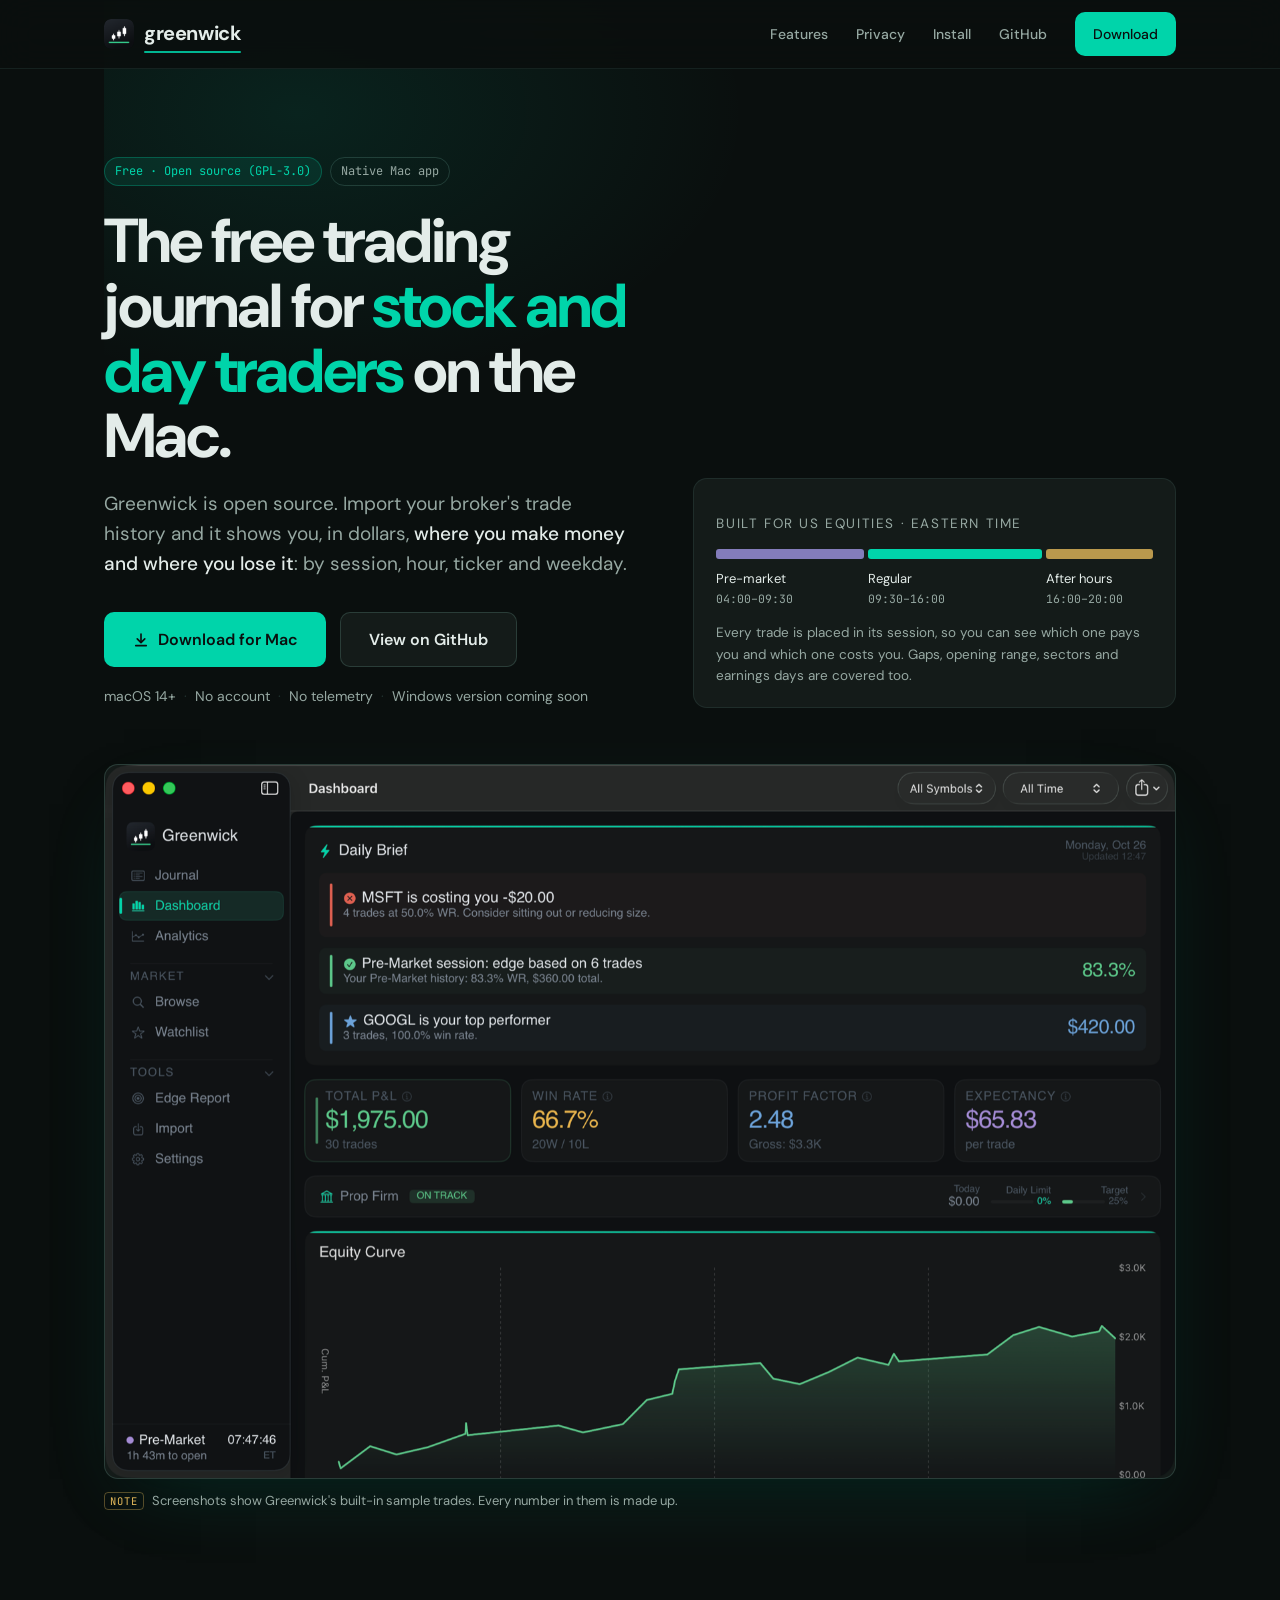
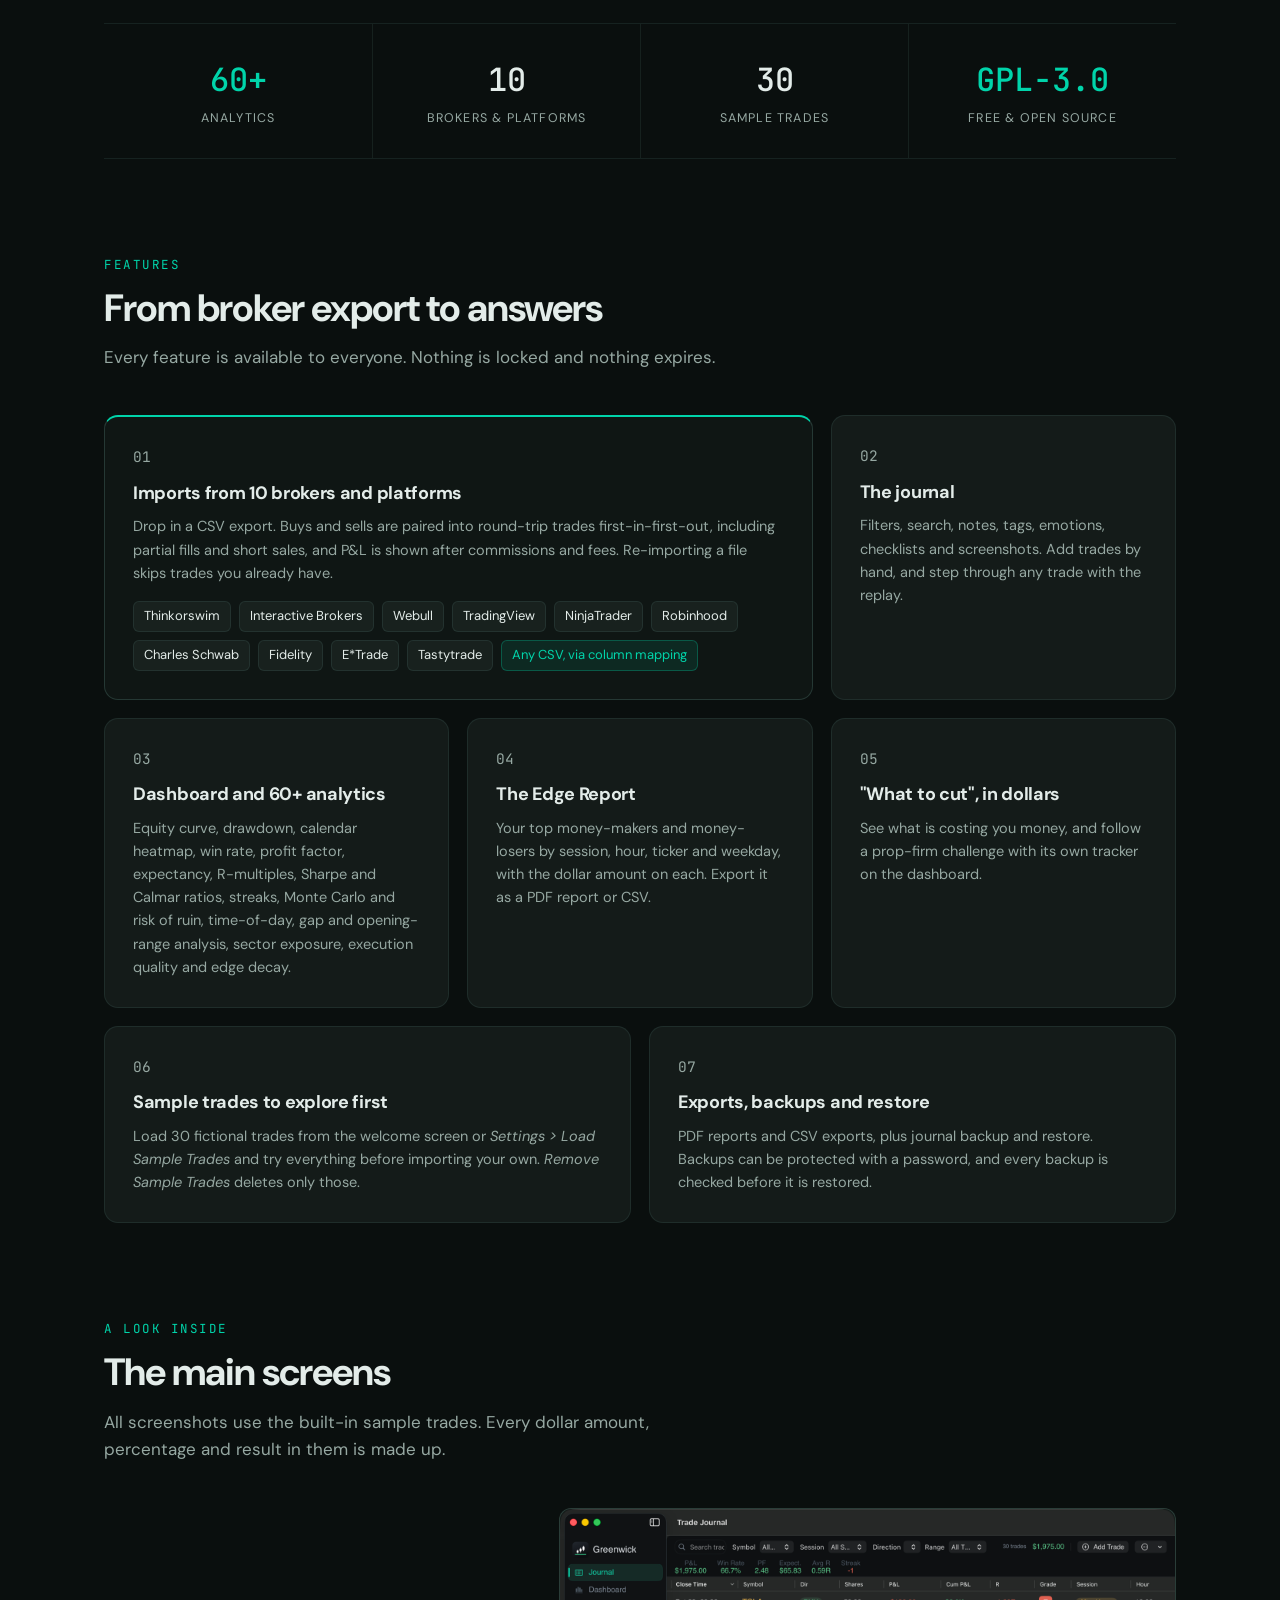
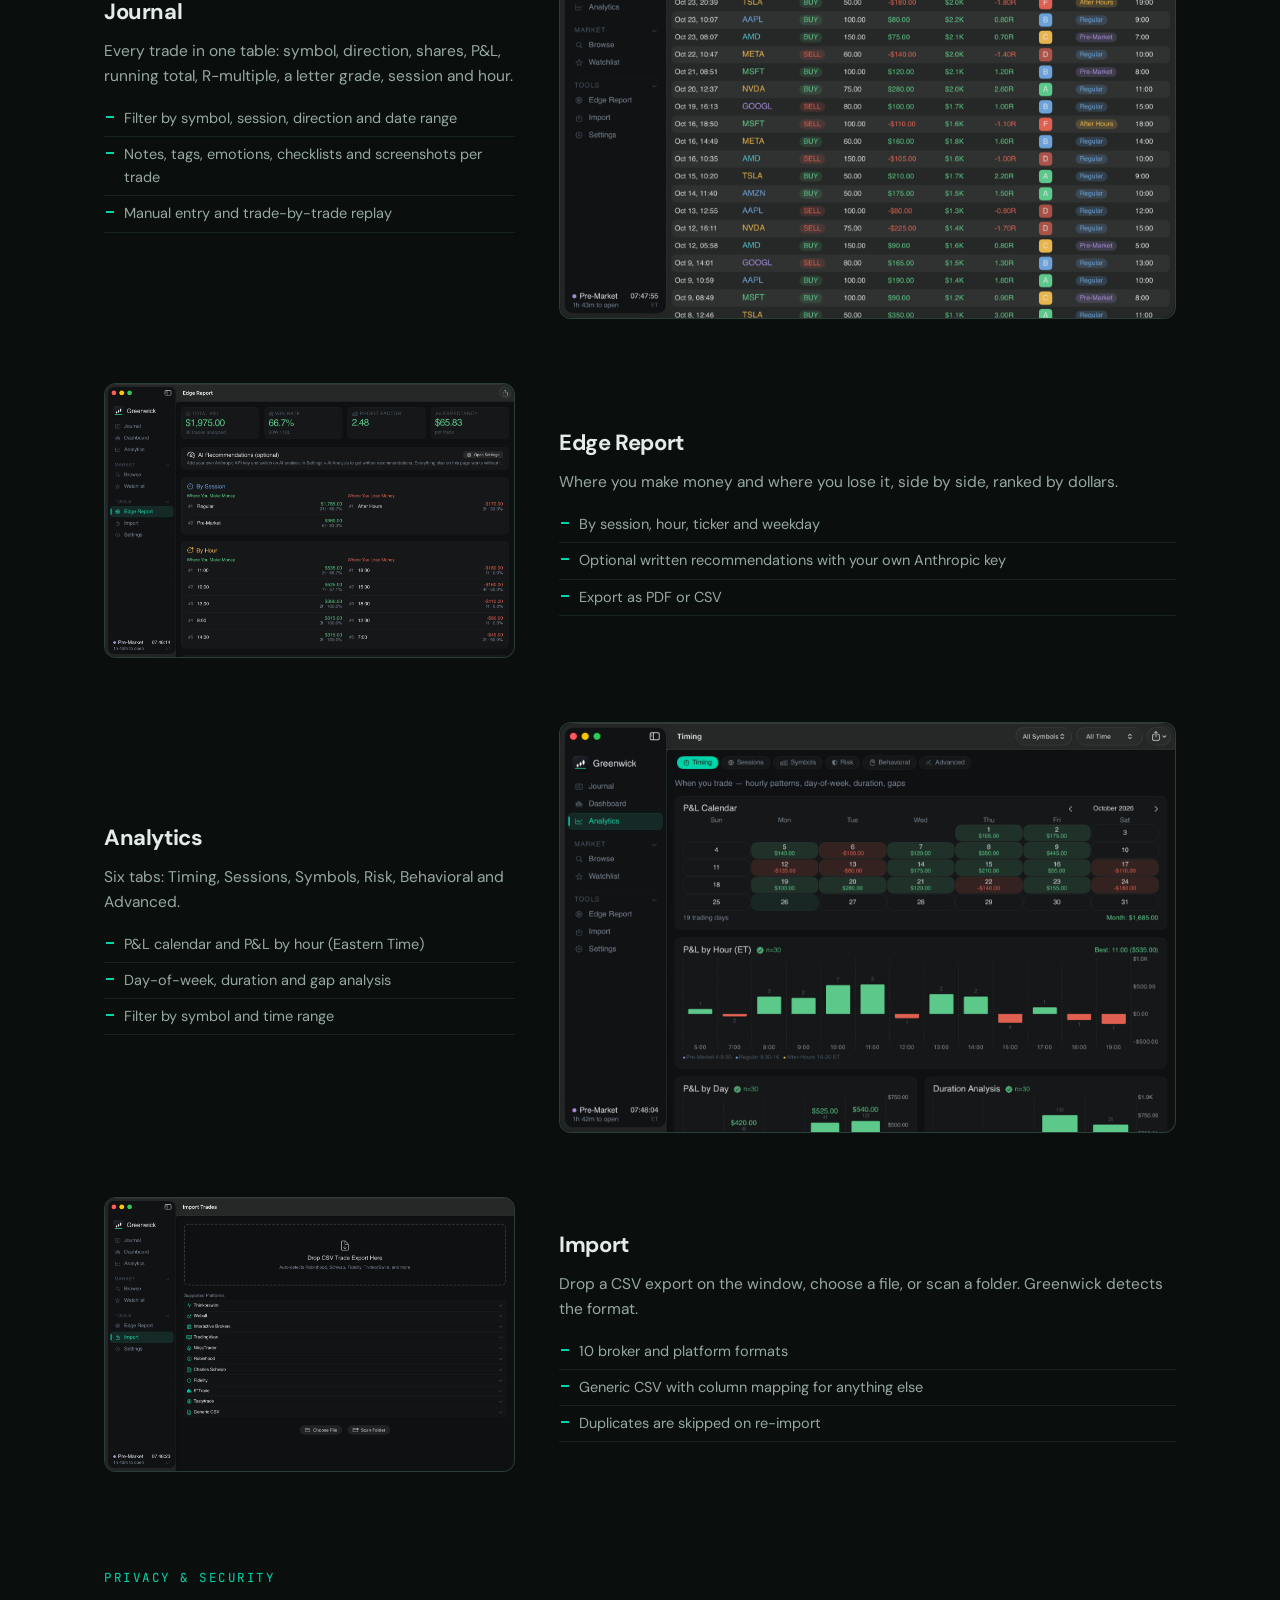
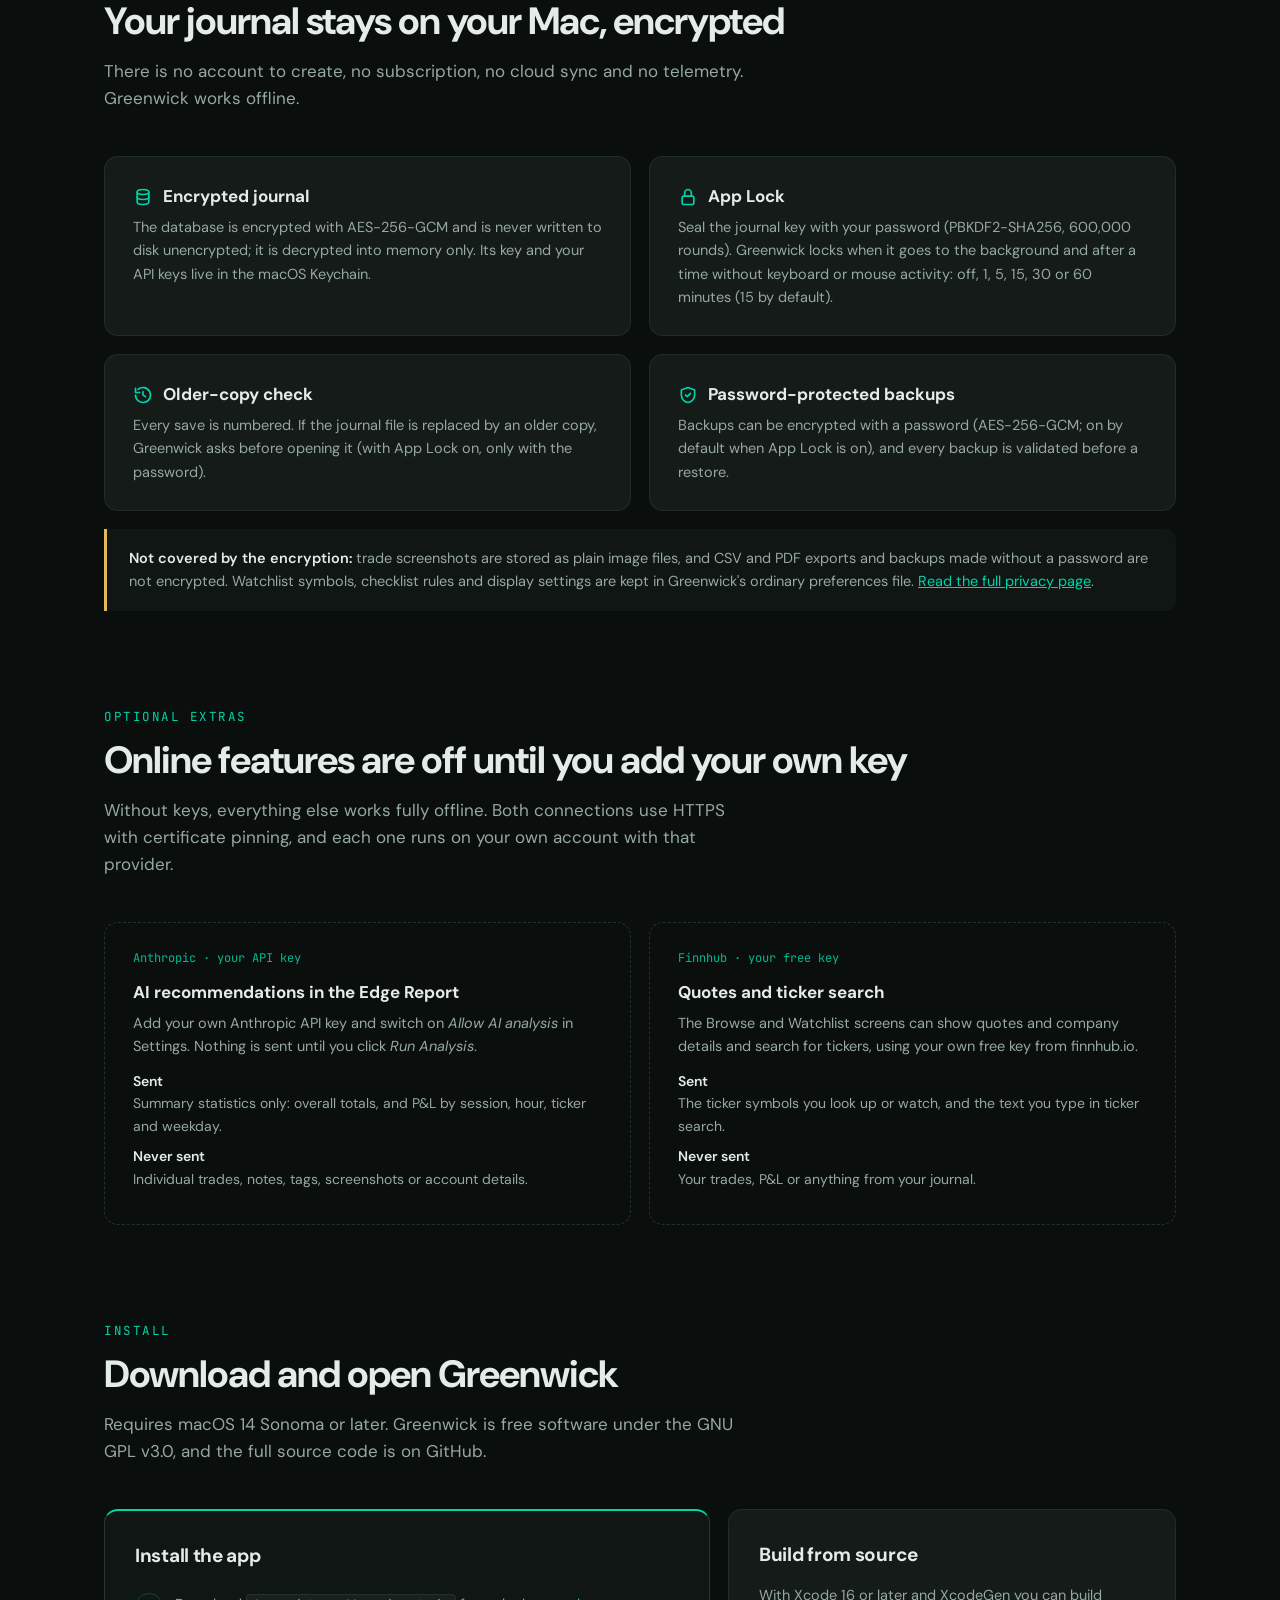
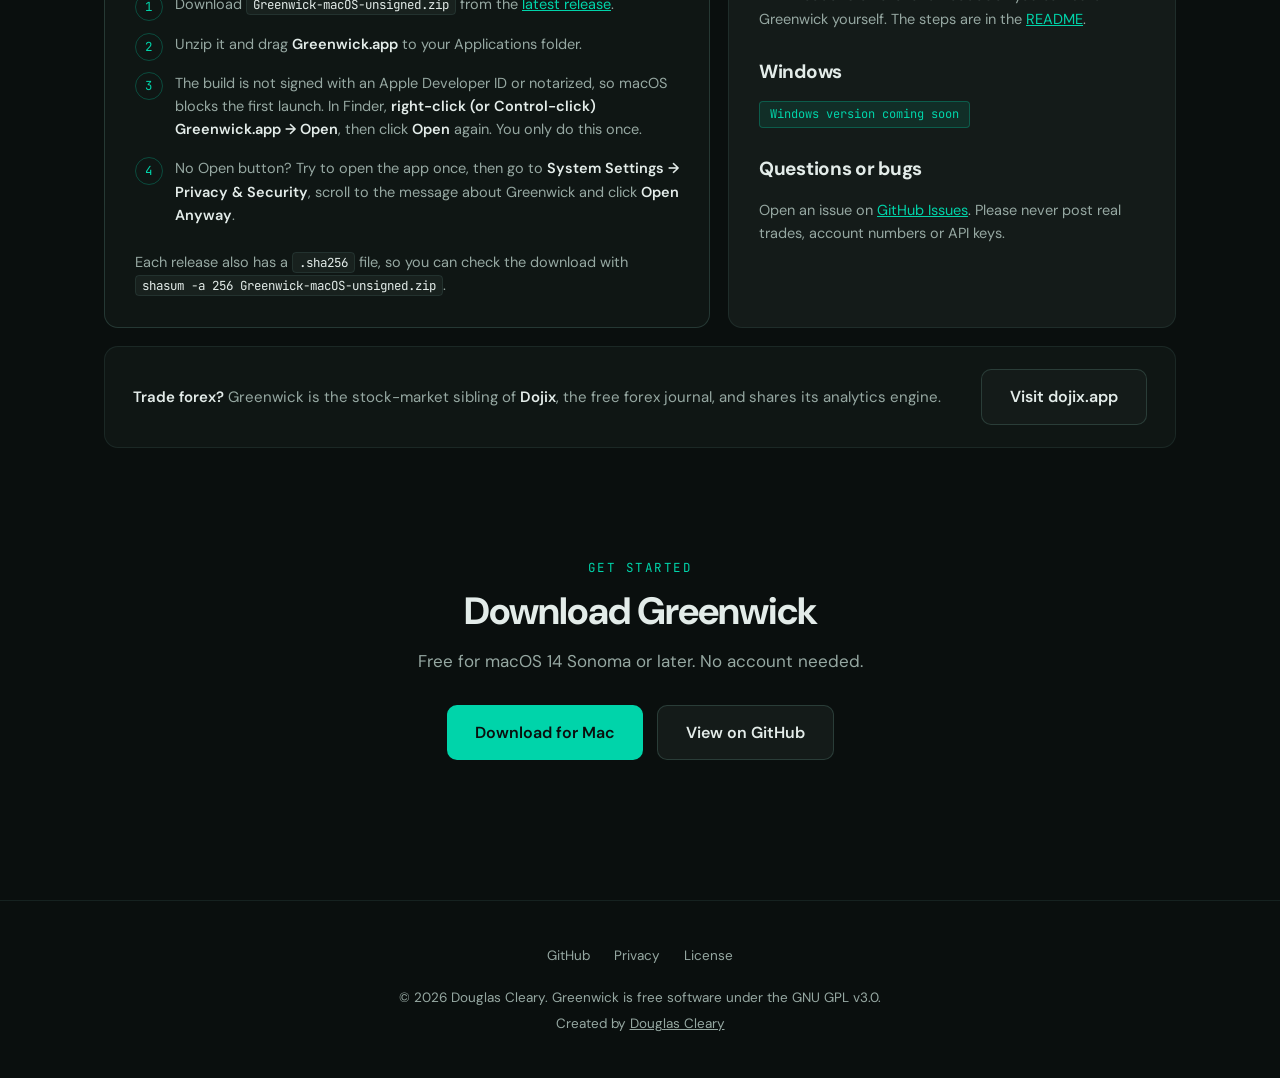
==== index.html @ fd80b035 "Website for greenwick Co-Authored-By: Claude Opus 5.5 <noreply@anthropic.com>" ====
<!DOCTYPE html>
<html lang="en">
<head>
    <meta charset="UTF-8">
    <meta name="viewport" content="width=device-width, initial-scale=1.0">
    <title>Greenwick: Free Stock &amp; Day Trading Journal for Mac (Open Source)</title>
    <meta name="description" content="Greenwick is a free, open-source stock and day trading journal for Mac. Import trades from 10 brokers and see 60+ analytics and an Edge Report in dollars. Encrypted, local, no account.">
    <meta name="theme-color" content="#0a0f0e">
    <link rel="canonical" href="https://djctwo.github.io/greenwick/">
    <link rel="icon" type="image/svg+xml" href="images/favicon.svg">
    <link rel="icon" type="image/png" sizes="32x32" href="images/favicon-32x32.png">
    <link rel="icon" type="image/png" sizes="16x16" href="images/favicon-16x16.png">
    <link rel="apple-touch-icon" sizes="180x180" href="images/apple-touch-icon.png">
    <meta property="og:type" content="website">
    <meta property="og:site_name" content="Greenwick">
    <meta property="og:url" content="https://djctwo.github.io/greenwick/">
    <meta property="og:title" content="Greenwick: free, open-source trading journal for stock and day traders on Mac">
    <meta property="og:description" content="Import your broker's trade history and see, in dollars, where you make money and where you lose it. Encrypted, stays on your Mac, no account.">
    <meta property="og:image" content="https://djctwo.github.io/greenwick/images/og-image.png">
    <meta property="og:image:width" content="1200">
    <meta property="og:image:height" content="630">
    <meta property="og:image:alt" content="Greenwick dashboard showing a daily brief, metric cards and an equity curve for fictional sample trades">
    <meta name="twitter:card" content="summary_large_image">
    <meta name="twitter:title" content="Greenwick: free stock trading journal for Mac">
    <meta name="twitter:description" content="Free and open source (GPL-3.0). See, in dollars, where you make and lose money by session, hour, ticker and weekday.">
    <meta name="twitter:image" content="https://djctwo.github.io/greenwick/images/og-image.png">
    <meta name="twitter:image:alt" content="Greenwick dashboard with fictional sample trades">
    <link rel="preconnect" href="https://fonts.googleapis.com">
    <link rel="preconnect" href="https://fonts.gstatic.com" crossorigin>
    <link href="https://fonts.googleapis.com/css2?family=DM+Sans:ital,opsz,wght@0,9..40,400;0,9..40,500;0,9..40,600;0,9..40,700&family=JetBrains+Mono:wght@400;500&display=swap" rel="stylesheet">
    <link rel="stylesheet" href="assets/site.css">
    <script type="application/ld+json">
    {
        "@context": "https://schema.org",
        "@type": "SoftwareApplication",
        "name": "Greenwick",
        "url": "https://djctwo.github.io/greenwick/",
        "description": "A free, open-source trading journal for stock and day traders on the Mac. Imports from 10 brokers, more than 60 analytics and an Edge Report that ranks sessions, hours, tickers and weekdays in dollars. The journal is encrypted and stays on your Mac.",
        "applicationCategory": "FinanceApplication",
        "operatingSystem": "macOS",
        "softwareRequirements": "macOS 14 Sonoma or later",
        "isAccessibleForFree": true,
        "license": "https://www.gnu.org/licenses/gpl-3.0.html",
        "downloadUrl": "https://github.com/djctwo/greenwick/releases/latest",
        "codeRepository": "https://github.com/djctwo/greenwick",
        "image": "https://djctwo.github.io/greenwick/images/dashboard.png",
        "screenshot": "https://djctwo.github.io/greenwick/images/dashboard.png",
        "author": { "@type": "Person", "name": "Douglas Cleary", "url": "https://github.com/djctwo" },
        "offers": { "@type": "Offer", "price": "0", "priceCurrency": "USD" },
        "featureList": "Imports from Thinkorswim, Interactive Brokers, Webull, TradingView, NinjaTrader, Robinhood, Charles Schwab, Fidelity, E*Trade, Tastytrade and any CSV; trade journal with notes, tags, emotions, checklists, screenshots and replay; more than 60 analytics; Edge Report by session, hour, ticker and weekday; pre-market, regular and after-hours sessions; PDF and CSV exports; AES-256-GCM encrypted local journal; App Lock; password-protected backups; optional AI recommendations with your own API key"
    }
    </script>
</head>
<body>
    <a href="#main" class="skip-link">Skip to content</a>
    <header class="site-nav">
        <div class="container">
            <a href="./" class="logo" aria-label="Greenwick home"><img src="images/apple-touch-icon.png" alt="" width="30" height="30"><span class="word">greenwick</span></a>
            <button class="menu-btn" type="button" aria-label="Menu" aria-expanded="false" aria-controls="nav-links">
                <svg viewBox="0 0 24 24" fill="none" stroke="currentColor" stroke-width="2" stroke-linecap="round" aria-hidden="true"><line x1="4" y1="7" x2="20" y2="7"/><line x1="4" y1="12" x2="20" y2="12"/><line x1="4" y1="17" x2="20" y2="17"/></svg>
            </button>
            <nav class="nav-links" id="nav-links" aria-label="Main">
                <a href="#features">Features</a>
                <a href="#privacy">Privacy</a>
                <a href="#install">Install</a>
                <a href="https://github.com/djctwo/greenwick">GitHub</a>
                <a href="https://github.com/djctwo/greenwick/releases/latest" class="btn btn-primary">Download</a>
            </nav>
        </div>
    </header>

    <main id="main">
        <div class="container">
            <section class="hero" aria-labelledby="hero-title">
                <div class="hero-grid">
                    <div>
                        <div class="eyebrow">
                            <span class="chip">Free &middot; Open source (GPL-3.0)</span>
                            <span class="chip plain">Native Mac app</span>
                        </div>
                        <h1 id="hero-title">The free trading journal for <em>stock and day traders</em> on the Mac.</h1>
                        <p class="lede">Greenwick is open source. Import your broker's trade history and it shows you, in dollars, <strong>where you make money and where you lose it</strong>: by session, hour, ticker and weekday.</p>
                        <div class="cta-group">
                            <a href="https://github.com/djctwo/greenwick/releases/latest" class="btn btn-primary">
                                <svg viewBox="0 0 24 24" fill="none" stroke="currentColor" stroke-width="2.2" stroke-linecap="round" stroke-linejoin="round" aria-hidden="true"><path d="M12 4v11"/><path d="M7 10.5 12 15.5l5-5"/><path d="M5 19.5h14"/></svg>
                                Download for Mac
                            </a>
                            <a href="https://github.com/djctwo/greenwick" class="btn btn-secondary">View on GitHub</a>
                        </div>
                        <p class="hero-facts"><span>macOS 14+</span><span>No account</span><span>No telemetry</span><span>Windows version coming soon</span></p>
                    </div>
                    <aside class="sessions" aria-labelledby="sessions-title">
                        <p class="sessions-title" id="sessions-title">Built for US equities &middot; Eastern Time</p>
                        <div class="ribbon" aria-hidden="true"><div class="pre"></div><div class="reg"></div><div class="post"></div></div>
                        <div class="ribbon-labels">
                            <div>Pre-market<small>04:00&ndash;09:30</small></div>
                            <div>Regular<small>09:30&ndash;16:00</small></div>
                            <div>After hours<small>16:00&ndash;20:00</small></div>
                        </div>
                        <p>Every trade is placed in its session, so you can see which one pays you and which one costs you. Gaps, opening range, sectors and earnings days are covered too.</p>
                    </aside>
                </div>

                <figure class="shot-main">
                    <div class="frame">
                        <a href="images/dashboard.png" data-zoom aria-label="Enlarge dashboard screenshot">
                            <img src="images/dashboard.png" alt="Greenwick dashboard: a daily brief with three signals, cards for total P&amp;L, win rate, profit factor and expectancy, a prop-firm tracker and an equity curve" width="1600" height="1066" fetchpriority="high">
                        </a>
                    </div>
                    <figcaption class="made-up">Screenshots show Greenwick's built-in sample trades. Every number in them is made up.</figcaption>
                </figure>
            </section>

            <div class="stats" role="list">
                <div class="stat" role="listitem"><div class="stat-value teal">60+</div><div class="stat-label">Analytics</div></div>
                <div class="stat" role="listitem"><div class="stat-value">10</div><div class="stat-label">Brokers &amp; platforms</div></div>
                <div class="stat" role="listitem"><div class="stat-value">30</div><div class="stat-label">Sample trades</div></div>
                <div class="stat" role="listitem"><div class="stat-value teal">GPL-3.0</div><div class="stat-label">Free &amp; open source</div></div>
            </div>

            <section class="section" id="features" aria-labelledby="features-title">
                <p class="section-label">Features</p>
                <h2 id="features-title">From broker export to answers</h2>
                <p class="section-desc">Every feature is available to everyone. Nothing is locked and nothing expires.</p>

                <div class="features">
                    <article class="card lead">
                        <p class="card-num">01</p>
                        <h3>Imports from 10 brokers and platforms</h3>
                        <p>Drop in a CSV export. Buys and sells are paired into round-trip trades first-in-first-out, including partial fills and short sales, and P&amp;L is shown after commissions and fees. Re-importing a file skips trades you already have.</p>
                        <ul class="brokers" aria-label="Supported import formats">
                            <li>Thinkorswim</li><li>Interactive Brokers</li><li>Webull</li><li>TradingView</li><li>NinjaTrader</li><li>Robinhood</li><li>Charles Schwab</li><li>Fidelity</li><li>E*Trade</li><li>Tastytrade</li><li class="any">Any CSV, via column mapping</li>
                        </ul>
                    </article>
                    <article class="card">
                        <p class="card-num">02</p>
                        <h3>The journal</h3>
                        <p>Filters, search, notes, tags, emotions, checklists and screenshots. Add trades by hand, and step through any trade with the replay.</p>
                    </article>
                    <article class="card">
                        <p class="card-num">03</p>
                        <h3>Dashboard and 60+ analytics</h3>
                        <p>Equity curve, drawdown, calendar heatmap, win rate, profit factor, expectancy, R-multiples, Sharpe and Calmar ratios, streaks, Monte Carlo and risk of ruin, time-of-day, gap and opening-range analysis, sector exposure, execution quality and edge decay.</p>
                    </article>
                    <article class="card">
                        <p class="card-num">04</p>
                        <h3>The Edge Report</h3>
                        <p>Your top money-makers and money-losers by session, hour, ticker and weekday, with the dollar amount on each. Export it as a PDF report or CSV.</p>
                    </article>
                    <article class="card">
                        <p class="card-num">05</p>
                        <h3>"What to cut", in dollars</h3>
                        <p>See what is costing you money, and follow a prop-firm challenge with its own tracker on the dashboard.</p>
                    </article>
                    <article class="card wide">
                        <p class="card-num">06</p>
                        <h3>Sample trades to explore first</h3>
                        <p>Load 30 fictional trades from the welcome screen or <em>Settings &gt; Load Sample Trades</em> and try everything before importing your own. <em>Remove Sample Trades</em> deletes only those.</p>
                    </article>
                    <article class="card wide">
                        <p class="card-num">07</p>
                        <h3>Exports, backups and restore</h3>
                        <p>PDF reports and CSV exports, plus journal backup and restore. Backups can be protected with a password, and every backup is checked before it is restored.</p>
                    </article>
                </div>
            </section>

            <section class="section" id="tour" aria-labelledby="tour-title">
                <p class="section-label">A look inside</p>
                <h2 id="tour-title">The main screens</h2>
                <p class="section-desc">All screenshots use the built-in sample trades. Every dollar amount, percentage and result in them is made up.</p>

                <div class="shots">
                    <div class="shot-row">
                        <div class="shot-text">
                            <h3>Journal</h3>
                            <p>Every trade in one table: symbol, direction, shares, P&amp;L, running total, R-multiple, a letter grade, session and hour.</p>
                            <ul>
                                <li>Filter by symbol, session, direction and date range</li>
                                <li>Notes, tags, emotions, checklists and screenshots per trade</li>
                                <li>Manual entry and trade-by-trade replay</li>
                            </ul>
                        </div>
                        <div class="shot">
                            <a href="images/journal.png" data-zoom aria-label="Enlarge journal screenshot">
                                <img src="images/journal.png" alt="Greenwick trade journal table with filters for symbol, session, direction and range, and columns for close time, symbol, direction, shares, P&amp;L, cumulative P&amp;L, R, grade, session and hour" width="1600" height="1066" loading="lazy">
                            </a>
                        </div>
                    </div>
                    <div class="shot-row flip">
                        <div class="shot-text">
                            <h3>Edge Report</h3>
                            <p>Where you make money and where you lose it, side by side, ranked by dollars.</p>
                            <ul>
                                <li>By session, hour, ticker and weekday</li>
                                <li>Optional written recommendations with your own Anthropic key</li>
                                <li>Export as PDF or CSV</li>
                            </ul>
                        </div>
                        <div class="shot">
                            <a href="images/edge-report.png" data-zoom aria-label="Enlarge Edge Report screenshot">
                                <img src="images/edge-report.png" alt="Greenwick Edge Report: headline totals, an optional AI recommendations panel, and ranked lists of where you make and lose money by session and by hour" width="1600" height="1066" loading="lazy">
                            </a>
                        </div>
                    </div>
                    <div class="shot-row">
                        <div class="shot-text">
                            <h3>Analytics</h3>
                            <p>Six tabs: Timing, Sessions, Symbols, Risk, Behavioral and Advanced.</p>
                            <ul>
                                <li>P&amp;L calendar and P&amp;L by hour (Eastern Time)</li>
                                <li>Day-of-week, duration and gap analysis</li>
                                <li>Filter by symbol and time range</li>
                            </ul>
                        </div>
                        <div class="shot">
                            <a href="images/analytics.png" data-zoom aria-label="Enlarge analytics screenshot">
                                <img src="images/analytics.png" alt="Greenwick analytics, Timing tab: a monthly P&amp;L calendar, a P&amp;L by hour bar chart with pre-market, regular and after-hours sessions, and P&amp;L by day and duration charts" width="1600" height="1066" loading="lazy">
                            </a>
                        </div>
                    </div>
                    <div class="shot-row flip">
                        <div class="shot-text">
                            <h3>Import</h3>
                            <p>Drop a CSV export on the window, choose a file, or scan a folder. Greenwick detects the format.</p>
                            <ul>
                                <li>10 broker and platform formats</li>
                                <li>Generic CSV with column mapping for anything else</li>
                                <li>Duplicates are skipped on re-import</li>
                            </ul>
                        </div>
                        <div class="shot">
                            <a href="images/import.png" data-zoom aria-label="Enlarge import screenshot">
                                <img src="images/import.png" alt="Greenwick import screen: a drop area for CSV trade exports and the list of supported platforms, with Choose File and Scan Folder buttons" width="1600" height="1066" loading="lazy">
                            </a>
                        </div>
                    </div>
                </div>
            </section>

            <section class="section" id="privacy" aria-labelledby="privacy-title">
                <p class="section-label">Privacy &amp; security</p>
                <h2 id="privacy-title">Your journal stays on your Mac, encrypted</h2>
                <p class="section-desc">There is no account to create, no subscription, no cloud sync and no telemetry. Greenwick works offline.</p>

                <div class="sec-grid">
                    <div class="sec">
                        <h3><svg viewBox="0 0 24 24" fill="none" stroke="currentColor" stroke-width="2" stroke-linecap="round" stroke-linejoin="round" aria-hidden="true"><ellipse cx="12" cy="6" rx="7" ry="3"/><path d="M5 6v12c0 1.7 3.1 3 7 3s7-1.3 7-3V6"/><path d="M5 12c0 1.7 3.1 3 7 3s7-1.3 7-3"/></svg>Encrypted journal</h3>
                        <p>The database is encrypted with AES-256-GCM and is never written to disk unencrypted; it is decrypted into memory only. Its key and your API keys live in the macOS Keychain.</p>
                    </div>
                    <div class="sec">
                        <h3><svg viewBox="0 0 24 24" fill="none" stroke="currentColor" stroke-width="2" stroke-linecap="round" stroke-linejoin="round" aria-hidden="true"><rect x="5" y="11" width="14" height="10" rx="2"/><path d="M8 11V7a4 4 0 0 1 8 0v4"/></svg>App Lock</h3>
                        <p>Seal the journal key with your password (PBKDF2-SHA256, 600,000 rounds). Greenwick locks when it goes to the background and after a time without keyboard or mouse activity: off, 1, 5, 15, 30 or 60 minutes (15 by default).</p>
                    </div>
                    <div class="sec">
                        <h3><svg viewBox="0 0 24 24" fill="none" stroke="currentColor" stroke-width="2" stroke-linecap="round" stroke-linejoin="round" aria-hidden="true"><path d="M3 12a9 9 0 1 0 3-6.7"/><path d="M3 4v5h5"/><path d="M12 8v4l3 2"/></svg>Older-copy check</h3>
                        <p>Every save is numbered. If the journal file is replaced by an older copy, Greenwick asks before opening it (with App Lock on, only with the password).</p>
                    </div>
                    <div class="sec">
                        <h3><svg viewBox="0 0 24 24" fill="none" stroke="currentColor" stroke-width="2" stroke-linecap="round" stroke-linejoin="round" aria-hidden="true"><path d="M12 3 4 6v6c0 4.5 3.4 8.3 8 9 4.6-.7 8-4.5 8-9V6l-8-3Z"/><path d="m9 12 2 2 4-4"/></svg>Password-protected backups</h3>
                        <p>Backups can be encrypted with a password (AES-256-GCM; on by default when App Lock is on), and every backup is validated before a restore.</p>
                    </div>
                </div>
                <p class="honest"><strong>Not covered by the encryption:</strong> trade screenshots are stored as plain image files, and CSV and PDF exports and backups made without a password are not encrypted. Watchlist symbols, checklist rules and display settings are kept in Greenwick's ordinary preferences file. <a href="privacy/">Read the full privacy page</a>.</p>
            </section>

            <section class="section" id="optional" aria-labelledby="optional-title">
                <p class="section-label">Optional extras</p>
                <h2 id="optional-title">Online features are off until you add your own key</h2>
                <p class="section-desc">Without keys, everything else works fully offline. Both connections use HTTPS with certificate pinning, and each one runs on your own account with that provider.</p>
                <div class="extras">
                    <div class="extra">
                        <p class="who">Anthropic &middot; your API key</p>
                        <h3>AI recommendations in the Edge Report</h3>
                        <p>Add your own Anthropic API key and switch on <em>Allow AI analysis</em> in Settings. Nothing is sent until you click <em>Run Analysis</em>.</p>
                        <dl>
                            <dt>Sent</dt>
                            <dd>Summary statistics only: overall totals, and P&amp;L by session, hour, ticker and weekday.</dd>
                            <dt>Never sent</dt>
                            <dd>Individual trades, notes, tags, screenshots or account details.</dd>
                        </dl>
                    </div>
                    <div class="extra">
                        <p class="who">Finnhub &middot; your free key</p>
                        <h3>Quotes and ticker search</h3>
                        <p>The Browse and Watchlist screens can show quotes and company details and search for tickers, using your own free key from finnhub.io.</p>
                        <dl>
                            <dt>Sent</dt>
                            <dd>The ticker symbols you look up or watch, and the text you type in ticker search.</dd>
                            <dt>Never sent</dt>
                            <dd>Your trades, P&amp;L or anything from your journal.</dd>
                        </dl>
                    </div>
                </div>
            </section>

            <section class="section" id="install" aria-labelledby="install-title">
                <p class="section-label">Install</p>
                <h2 id="install-title">Download and open Greenwick</h2>
                <p class="section-desc">Requires macOS 14 Sonoma or later. Greenwick is free software under the GNU GPL v3.0, and the full source code is on GitHub.</p>

                <div class="install-grid">
                    <div class="panel accent">
                        <h3>Install the app</h3>
                        <ol class="steps">
                            <li>Download <code>Greenwick-macOS-unsigned.zip</code> from the <a href="https://github.com/djctwo/greenwick/releases/latest">latest release</a>.</li>
                            <li>Unzip it and drag <strong>Greenwick.app</strong> to your Applications folder.</li>
                            <li>The build is not signed with an Apple Developer ID or notarized, so macOS blocks the first launch. In Finder, <strong>right-click (or Control-click) Greenwick.app &rarr; Open</strong>, then click <strong>Open</strong> again. You only do this once.</li>
                            <li>No Open button? Try to open the app once, then go to <strong>System Settings &rarr; Privacy &amp; Security</strong>, scroll to the message about Greenwick and click <strong>Open Anyway</strong>.</li>
                        </ol>
                        <p>Each release also has a <code>.sha256</code> file, so you can check the download with <code>shasum -a 256 Greenwick-macOS-unsigned.zip</code>.</p>
                    </div>
                    <div class="panel">
                        <h3>Build from source</h3>
                        <p>With Xcode 16 or later and XcodeGen you can build Greenwick yourself. The steps are in the <a href="https://github.com/djctwo/greenwick#build-from-source">README</a>.</p>
                        <h3 style="margin-top:26px;">Windows</h3>
                        <p><span class="soon">Windows version coming soon</span></p>
                        <h3 style="margin-top:26px;">Questions or bugs</h3>
                        <p>Open an issue on <a href="https://github.com/djctwo/greenwick/issues">GitHub Issues</a>. Please never post real trades, account numbers or API keys.</p>
                    </div>
                </div>

                <div class="sibling">
                    <p><strong>Trade forex?</strong> Greenwick is the stock-market sibling of <strong>Dojix</strong>, the free forex journal, and shares its analytics engine.</p>
                    <a href="https://dojix.app" class="btn btn-secondary">Visit dojix.app</a>
                </div>
            </section>

            <section class="final" aria-labelledby="final-title">
                <p class="section-label">Get started</p>
                <h2 id="final-title">Download Greenwick</h2>
                <p class="section-desc">Free for macOS 14 Sonoma or later. No account needed.</p>
                <div class="cta-group">
                    <a href="https://github.com/djctwo/greenwick/releases/latest" class="btn btn-primary">Download for Mac</a>
                    <a href="https://github.com/djctwo/greenwick" class="btn btn-secondary">View on GitHub</a>
                </div>
            </section>
        </div>
    </main>

    <footer>
        <div class="container">
            <nav class="footer-links" aria-label="Footer">
                <a href="https://github.com/djctwo/greenwick">GitHub</a>
                <a href="privacy/">Privacy</a>
                <a href="license/">License</a>
            </nav>
            <p>&copy; 2026 Douglas Cleary. Greenwick is free software under the GNU GPL v3.0.</p>
            <p>Created by <a href="https://github.com/djctwo">Douglas Cleary</a></p>
        </div>
    </footer>

    <dialog class="lightbox" id="lightbox" aria-label="Screenshot preview">
        <form method="dialog"><button type="submit" aria-label="Close preview">&times;</button></form>
        <img alt="">
    </dialog>
    <script src="assets/site.js" defer></script>
</body>
</html>
---- assets/site.css ----
/* Greenwick site styles. Dark, teal accent, DM Sans + JetBrains Mono. */
:root {
    color-scheme: dark;
    --bg: #0a0f0e;
    --surface: #0f1614;
    --panel: #141b19;
    --panel-2: #18211e;
    --border: rgba(170, 255, 232, 0.08);
    --border-strong: rgba(170, 255, 232, 0.15);
    --text: #e3ece9;
    --muted: #96a8a2;
    --accent: #00d4aa;
    --accent-dim: #00b894;
    --accent-soft: rgba(0, 212, 170, 0.1);
    --accent-line: rgba(0, 212, 170, 0.28);
    --accent-hover: #33e0bf;
    --red: #e8705f;
    --violet: #a99cf0;
    --amber: #e4b95b;
    --mono: 'JetBrains Mono', ui-monospace, SFMono-Regular, Menlo, monospace;
}
* { margin: 0; padding: 0; box-sizing: border-box; }
html { -webkit-text-size-adjust: 100%; scroll-padding-top: 84px; }
@media (prefers-reduced-motion: no-preference) { html { scroll-behavior: smooth; } }
body {
    font-family: 'DM Sans', -apple-system, BlinkMacSystemFont, system-ui, sans-serif;
    background: var(--bg);
    color: var(--text);
    line-height: 1.6;
    -webkit-font-smoothing: antialiased;
    overflow-x: hidden;
    overflow-x: clip;
}
img { max-width: 100%; height: auto; }
a { color: var(--accent); }
a:hover { color: var(--accent-hover); }
strong { color: var(--text); font-weight: 600; }
code {
    font-family: var(--mono); font-size: 0.86em; color: var(--text);
    background: var(--panel-2); border: 1px solid var(--border);
    padding: 1px 6px; border-radius: 4px; overflow-wrap: anywhere;
}
.sr-only { position: absolute; width: 1px; height: 1px; padding: 0; margin: -1px; overflow: hidden; clip: rect(0,0,0,0); white-space: nowrap; border: 0; }
.skip-link { position: absolute; top: -100px; left: 16px; background: var(--accent); color: var(--bg); padding: 8px 16px; border-radius: 0 0 8px 8px; font-weight: 600; z-index: 200; text-decoration: none; }
.skip-link:focus { top: 0; color: var(--bg); }
:focus-visible { outline: 2px solid var(--accent); outline-offset: 3px; border-radius: 4px; }
.container { max-width: 1120px; margin: 0 auto; padding: 0 24px; }
.container.narrow { max-width: 760px; }

/* ---------- Nav ---------- */
.site-nav {
    position: sticky; top: 0; z-index: 100;
    background: rgba(10, 15, 14, 0.9);
    backdrop-filter: blur(18px); -webkit-backdrop-filter: blur(18px);
    border-bottom: 1px solid var(--border);
}
.site-nav .container { display: flex; align-items: center; justify-content: space-between; min-height: 68px; position: relative; }
.logo { display: inline-flex; align-items: center; gap: 10px; text-decoration: none; color: var(--text); font-weight: 700; font-size: 20px; letter-spacing: -0.4px; }
.logo:hover { color: var(--text); }
.logo img { width: 30px; height: 30px; border-radius: 7px; }
.logo .word { position: relative; padding-bottom: 2px; }
.logo .word::after { content: ''; position: absolute; left: 0; right: 0; bottom: -2px; height: 2px; border-radius: 2px; background: var(--accent); opacity: 0.85; }
.nav-links { display: flex; align-items: center; gap: 28px; }
.nav-links a { color: var(--muted); text-decoration: none; font-size: 14px; font-weight: 500; }
.nav-links a:hover, .nav-links a[aria-current="page"] { color: var(--text); }
.nav-links .btn, .nav-links .btn:hover { color: var(--bg); }
.nav-links .btn { padding: 8px 18px; font-size: 14px; }
.menu-btn { display: none; background: none; border: 1px solid var(--border-strong); border-radius: 8px; color: var(--text); width: 44px; height: 44px; cursor: pointer; align-items: center; justify-content: center; }
.menu-btn svg { width: 20px; height: 20px; }

/* ---------- Buttons ---------- */
.btn {
    display: inline-flex; align-items: center; justify-content: center; gap: 8px;
    padding: 14px 28px; border-radius: 10px; font-size: 16px; font-weight: 600;
    text-decoration: none; transition: background-color .18s, border-color .18s, transform .18s;
    min-height: 44px;
}
.btn svg { width: 18px; height: 18px; flex: none; }
.btn-primary { background: var(--accent); color: var(--bg); }
.btn-primary:hover { background: var(--accent-hover); color: var(--bg); transform: translateY(-1px); }
.btn-secondary { background: var(--panel); color: var(--text); border: 1px solid var(--border-strong); }
.btn-secondary:hover { border-color: var(--accent); color: var(--text); }
.cta-group { display: flex; gap: 14px; flex-wrap: wrap; }

/* ---------- Hero ---------- */
.hero { padding: 88px 0 40px; position: relative; }
.hero::before {
    content: ''; position: absolute; inset: -68px 0 auto 0; height: 560px; pointer-events: none; z-index: -1;
    background: radial-gradient(60% 70% at 18% 20%, rgba(0, 212, 170, 0.10), transparent 70%);
}
.hero-grid { display: grid; grid-template-columns: minmax(0, 1.05fr) minmax(0, 0.95fr); gap: 56px; align-items: end; }
.eyebrow { display: inline-flex; flex-wrap: wrap; gap: 8px; margin-bottom: 22px; }
.chip { font-family: var(--mono); font-size: 12px; color: var(--accent); background: var(--accent-soft); border: 1px solid var(--accent-line); padding: 4px 10px; border-radius: 999px; }
.chip.plain { color: var(--muted); background: transparent; border-color: var(--border-strong); }
h1 { font-size: clamp(38px, 5.6vw, 62px); line-height: 1.05; letter-spacing: -2px; font-weight: 700; margin-bottom: 20px; }
h1 em { font-style: normal; color: var(--accent); }
.lede { font-size: 19px; color: var(--muted); max-width: 560px; margin-bottom: 32px; }
.lede strong { font-weight: 500; }
.hero-facts { margin-top: 18px; font-size: 14px; color: var(--muted); }
.hero-facts span + span::before { content: '\00B7'; margin: 0 8px; color: var(--border-strong); }

/* Session ribbon: the three US equity sessions Greenwick tags */
.sessions { background: var(--panel); border: 1px solid var(--border); border-radius: 14px; padding: 20px 22px; }
.sessions-title { font-size: 12px; text-transform: uppercase; letter-spacing: 1.6px; color: var(--muted); margin-bottom: 14px; }
.ribbon { display: grid; grid-template-columns: 5.5fr 6.5fr 4fr; gap: 4px; }
.ribbon div { height: 10px; border-radius: 3px; }
.ribbon .pre { background: var(--violet); opacity: .75; }
.ribbon .reg { background: var(--accent); }
.ribbon .post { background: var(--amber); opacity: .8; }
.ribbon-labels { display: grid; grid-template-columns: 5.5fr 6.5fr 4fr; gap: 4px; margin-top: 10px; }
.ribbon-labels div { font-size: 13px; color: var(--text); min-width: 0; }
.ribbon-labels small { display: block; font-family: var(--mono); font-size: 11.5px; color: var(--muted); }
.sessions p { margin-top: 14px; font-size: 13.5px; color: var(--muted); }

.shot-main { margin-top: 56px; }
.frame { border-radius: 14px; border: 1px solid var(--border-strong); background: var(--panel); overflow: hidden; box-shadow: 0 30px 80px -30px rgba(0, 212, 170, 0.18), 0 20px 50px -20px rgba(0,0,0,0.6); }
.frame a, .shot a { display: block; cursor: zoom-in; }
.frame img, .shot img { display: block; width: 100%; height: auto; }
.made-up { margin-top: 12px; font-size: 13px; color: var(--muted); display: flex; gap: 8px; align-items: baseline; }
.made-up::before { content: 'NOTE'; font-family: var(--mono); font-size: 10.5px; letter-spacing: 1px; color: var(--amber); border: 1px solid rgba(228,185,91,.35); border-radius: 4px; padding: 0 5px; flex: none; }

/* ---------- Stat strip ---------- */
.stats { display: grid; grid-template-columns: repeat(4, 1fr); border-top: 1px solid var(--border); border-bottom: 1px solid var(--border); margin: 72px 0 0; }
.stat { padding: 30px 16px; text-align: center; }
.stat + .stat { border-left: 1px solid var(--border); }
.stat-value { font-family: var(--mono); font-size: 32px; font-weight: 500; font-variant-numeric: tabular-nums; color: var(--text); }
.stat-value.teal { color: var(--accent); }
.stat-label { font-size: 12.5px; color: var(--muted); text-transform: uppercase; letter-spacing: 1.2px; margin-top: 2px; }

/* ---------- Sections ---------- */
.section { padding: 96px 0 0; }
.section-label { font-family: var(--mono); font-size: 12.5px; letter-spacing: 1.5px; text-transform: uppercase; color: var(--accent); margin-bottom: 12px; }
h2 { font-size: clamp(28px, 3.6vw, 38px); font-weight: 700; letter-spacing: -1px; line-height: 1.15; margin-bottom: 14px; }
.section-desc { font-size: 17px; color: var(--muted); max-width: 640px; margin-bottom: 44px; }

/* Feature grid */
.features { display: grid; grid-template-columns: repeat(6, 1fr); gap: 18px; }
.card { background: var(--panel); border: 1px solid var(--border); border-radius: 14px; padding: 28px; grid-column: span 2; transition: border-color .2s; }
.card:hover { border-color: var(--border-strong); }
.card.wide { grid-column: span 3; }
.card.lead { grid-column: span 4; background: var(--surface); border-color: var(--border-strong); border-top: 2px solid var(--accent); }
.card-num { font-family: var(--mono); font-size: 12.5px; color: var(--accent-dim); margin-bottom: 10px; }
.card h3 { font-size: 18px; letter-spacing: -0.3px; margin-bottom: 8px; }
.card p { font-size: 14.5px; color: var(--muted); }
.card p + p { margin-top: 10px; }
.card .tag { display: inline-block; margin-top: 12px; font-family: var(--mono); font-size: 11.5px; color: var(--muted); border: 1px solid var(--border-strong); border-radius: 4px; padding: 2px 8px; }
.brokers { list-style: none; display: flex; flex-wrap: wrap; gap: 8px; margin-top: 16px; }
.brokers li { font-size: 13px; color: var(--text); background: var(--panel-2); border: 1px solid var(--border); border-radius: 6px; padding: 4px 10px; }
.brokers li.any { color: var(--accent); border-color: var(--accent-line); background: var(--accent-soft); }

/* Screenshot rows */
.shots { display: grid; gap: 64px; }
.shot-row { display: grid; grid-template-columns: minmax(0, 0.8fr) minmax(0, 1.2fr); gap: 44px; align-items: center; }
.shot-row.flip .shot-text { order: 2; }
.shot-text h3 { font-size: 22px; letter-spacing: -0.4px; margin-bottom: 10px; }
.shot-text p { color: var(--muted); font-size: 15.5px; }
.shot-text ul { margin-top: 12px; list-style: none; }
.shot-text li { font-size: 14.5px; color: var(--muted); padding: 6px 0 6px 20px; position: relative; border-bottom: 1px solid var(--border); }
.shot-text li::before { content: ''; position: absolute; left: 2px; top: 15px; width: 8px; height: 2px; background: var(--accent); }
.shot { border-radius: 12px; border: 1px solid var(--border-strong); overflow: hidden; background: var(--panel); }

/* Security */
.sec-grid { display: grid; grid-template-columns: repeat(2, 1fr); gap: 18px; }
.sec { background: var(--panel); border: 1px solid var(--border); border-radius: 14px; padding: 26px 28px; }
.sec h3 { font-size: 17px; margin-bottom: 6px; display: flex; align-items: center; gap: 10px; }
.sec h3 svg { width: 20px; height: 20px; color: var(--accent); flex: none; }
.sec p { font-size: 14.5px; color: var(--muted); }
.honest { margin-top: 18px; padding: 18px 22px; border-left: 3px solid var(--amber); background: var(--surface); border-radius: 0 10px 10px 0; font-size: 14.5px; color: var(--muted); }

/* Optional extras */
.extras { display: grid; grid-template-columns: repeat(2, 1fr); gap: 18px; }
.extra { border: 1px dashed var(--border-strong); border-radius: 14px; padding: 26px 28px; }
.extra h3 { font-size: 17px; margin-bottom: 6px; }
.extra .who { font-family: var(--mono); font-size: 12px; color: var(--accent-dim); margin-bottom: 10px; }
.extra p { font-size: 14.5px; color: var(--muted); }
.extra dl { margin-top: 12px; font-size: 14px; }
.extra dt { color: var(--text); font-weight: 600; }
.extra dd { color: var(--muted); margin-bottom: 8px; }

/* Install */
.install-grid { display: grid; grid-template-columns: minmax(0, 1.15fr) minmax(0, 0.85fr); gap: 18px; }
.panel { background: var(--panel); border: 1px solid var(--border); border-radius: 14px; padding: 30px; }
.panel.accent { background: var(--surface); border-color: var(--border-strong); border-top: 2px solid var(--accent); }
.panel h3 { font-size: 19px; margin-bottom: 14px; letter-spacing: -0.3px; }
.panel p { font-size: 14.5px; color: var(--muted); margin-bottom: 12px; }
.panel p:last-child { margin-bottom: 0; }
.steps { counter-reset: step; list-style: none; margin-bottom: 16px; }
.steps li { counter-increment: step; position: relative; padding: 8px 0 8px 40px; font-size: 14.5px; color: var(--muted); }
.steps li::before { content: counter(step); position: absolute; left: 0; top: 8px; width: 26px; height: 26px; border-radius: 50%; border: 1px solid var(--accent-line); color: var(--accent); font-family: var(--mono); font-size: 12.5px; display: flex; align-items: center; justify-content: center; }
.soon { display: inline-block; font-family: var(--mono); font-size: 12px; color: var(--accent); background: var(--accent-soft); border: 1px solid var(--accent-line); padding: 3px 10px; border-radius: 4px; }
.sibling { display: flex; gap: 18px; align-items: center; justify-content: space-between; flex-wrap: wrap; margin-top: 18px; padding: 22px 28px; border: 1px solid var(--border); border-radius: 14px; background: var(--surface); }
.sibling p { color: var(--muted); font-size: 15px; }
.sibling p strong { font-weight: 600; }

/* Final CTA */
.final { text-align: center; padding: 110px 0 100px; }
.final .section-desc { margin: 0 auto 30px; }
.final .cta-group { justify-content: center; }

/* ---------- Document pages (privacy, license) ---------- */
.doc { padding: 56px 0 24px; }
.doc h1 { font-size: clamp(32px, 4.6vw, 44px); letter-spacing: -1.2px; margin-bottom: 8px; }
.doc .updated { color: var(--muted); font-size: 14px; margin-bottom: 36px; font-family: var(--mono); }
.doc .summary { background: var(--panel); border: 1px solid var(--border-strong); border-left: 3px solid var(--accent); border-radius: 0 12px 12px 0; padding: 20px 24px; margin-bottom: 8px; }
.doc .summary p { margin-bottom: 0; color: var(--text); }
.doc h2 { font-size: 22px; letter-spacing: -0.4px; margin: 44px 0 12px; color: var(--text); display: flex; gap: 12px; align-items: baseline; }
.doc h2 .n { font-family: var(--mono); font-size: 14px; color: var(--accent); }
.doc h3 { font-size: 17px; margin: 26px 0 8px; }
.doc p, .doc li { font-size: 15.5px; color: var(--muted); }
.doc p { margin-bottom: 12px; }
.doc ul { padding-left: 22px; margin-bottom: 12px; }
.doc li { margin-bottom: 8px; }
.doc li::marker { color: var(--accent-dim); }
.table-wrap { overflow-x: auto; margin: 16px 0; border: 1px solid var(--border); border-radius: 12px; }
table { width: 100%; border-collapse: collapse; font-size: 14.5px; min-width: 520px; }
th { text-align: left; padding: 12px 14px; color: var(--text); font-weight: 600; background: var(--panel); border-bottom: 1px solid var(--border-strong); }
td { padding: 12px 14px; border-bottom: 1px solid var(--border); color: var(--muted); vertical-align: top; }
tr:last-child td { border-bottom: 0; }
blockquote { margin: 16px 0; padding: 16px 20px; border: 1px solid var(--border); background: var(--surface); border-radius: 10px; font-size: 14.5px; color: var(--muted); }

/* ---------- Footer ---------- */
footer { border-top: 1px solid var(--border); padding: 40px 0 44px; margin-top: 40px; text-align: center; color: var(--muted); font-size: 13.5px; }
.footer-links { display: flex; justify-content: center; flex-wrap: wrap; gap: 6px 24px; margin-bottom: 16px; }
.footer-links a { color: var(--muted); text-decoration: none; padding: 4px 0; }
.footer-links a:hover { color: var(--text); }
footer p + p { margin-top: 4px; }
footer p a { color: var(--muted); }
footer p a:hover { color: var(--text); }

/* ---------- Lightbox (native dialog) ---------- */
dialog.lightbox { border: 0; padding: 0; background: transparent; max-width: 96vw; max-height: 96vh; margin: auto; overflow: visible; }
dialog.lightbox::backdrop { background: rgba(3, 6, 5, 0.92); }
dialog.lightbox img { display: block; max-width: 96vw; max-height: 90vh; width: auto; height: auto; border-radius: 10px; border: 1px solid var(--border-strong); }
dialog.lightbox form { position: fixed; top: 16px; right: 16px; }
dialog.lightbox button { width: 44px; height: 44px; border-radius: 10px; border: 1px solid rgba(255,255,255,0.25); background: rgba(10,15,14,0.85); color: #fff; font-size: 22px; line-height: 1; cursor: pointer; }
dialog.lightbox button:hover { border-color: var(--accent); }

/* ---------- 404 ---------- */
.notfound { min-height: calc(100vh - 220px); display: flex; align-items: center; justify-content: center; text-align: center; padding: 48px 0; }
.notfound .code { font-family: var(--mono); font-size: clamp(80px, 16vw, 140px); color: var(--accent); line-height: 1; opacity: .85; margin-bottom: 12px; }
.notfound h1 { font-size: 28px; letter-spacing: -0.5px; margin-bottom: 10px; }
.notfound p { color: var(--muted); margin-bottom: 28px; }
.notfound .cta-group { justify-content: center; }

/* ---------- Responsive ---------- */
@media (max-width: 1000px) {
    .hero-grid { grid-template-columns: 1fr; gap: 36px; align-items: start; }
    .features { grid-template-columns: repeat(2, 1fr); }
    .card, .card.wide { grid-column: span 1; }
    .card.lead { grid-column: span 2; }
    .shot-row, .shot-row.flip { grid-template-columns: 1fr; gap: 22px; }
    .shot-row.flip .shot-text { order: 0; }
    .install-grid { grid-template-columns: 1fr; }
}
@media (max-width: 720px) {
    .container { padding: 0 16px; }
    .hero { padding: 52px 0 24px; }
    .lede { font-size: 17px; }
    .ribbon, .ribbon-labels { grid-template-columns: repeat(3, minmax(0, 1fr)); }
    .ribbon-labels small { font-size: 11px; }
    .stats { grid-template-columns: repeat(2, 1fr); }
    .stat:nth-child(3) { border-left: 0; }
    .stat:nth-child(n+3) { border-top: 1px solid var(--border); }
    .features, .sec-grid, .extras { grid-template-columns: 1fr; }
    .card.lead { grid-column: span 1; }
    .card, .sec, .extra, .panel { padding: 22px; }
    .section { padding-top: 72px; }
    .cta-group .btn { flex: 1 1 100%; }
    .menu-btn { display: inline-flex; }
    .nav-links { display: none; position: absolute; top: 100%; left: 0; right: 0; flex-direction: column; align-items: stretch; gap: 4px; padding: 12px 16px 16px; background: var(--surface); border-bottom: 1px solid var(--border); }
    .nav-links.open { display: flex; }
    .nav-links a { padding: 10px 4px; font-size: 15px; }
    .nav-links .btn { margin-top: 6px; padding: 12px 18px; }
    .sibling { padding: 20px 22px; }
    .final { padding: 80px 0 72px; }
}
@media (prefers-reduced-motion: reduce) {
    *, *::before, *::after { transition-duration: 0.01ms !important; animation-duration: 0.01ms !important; }
}
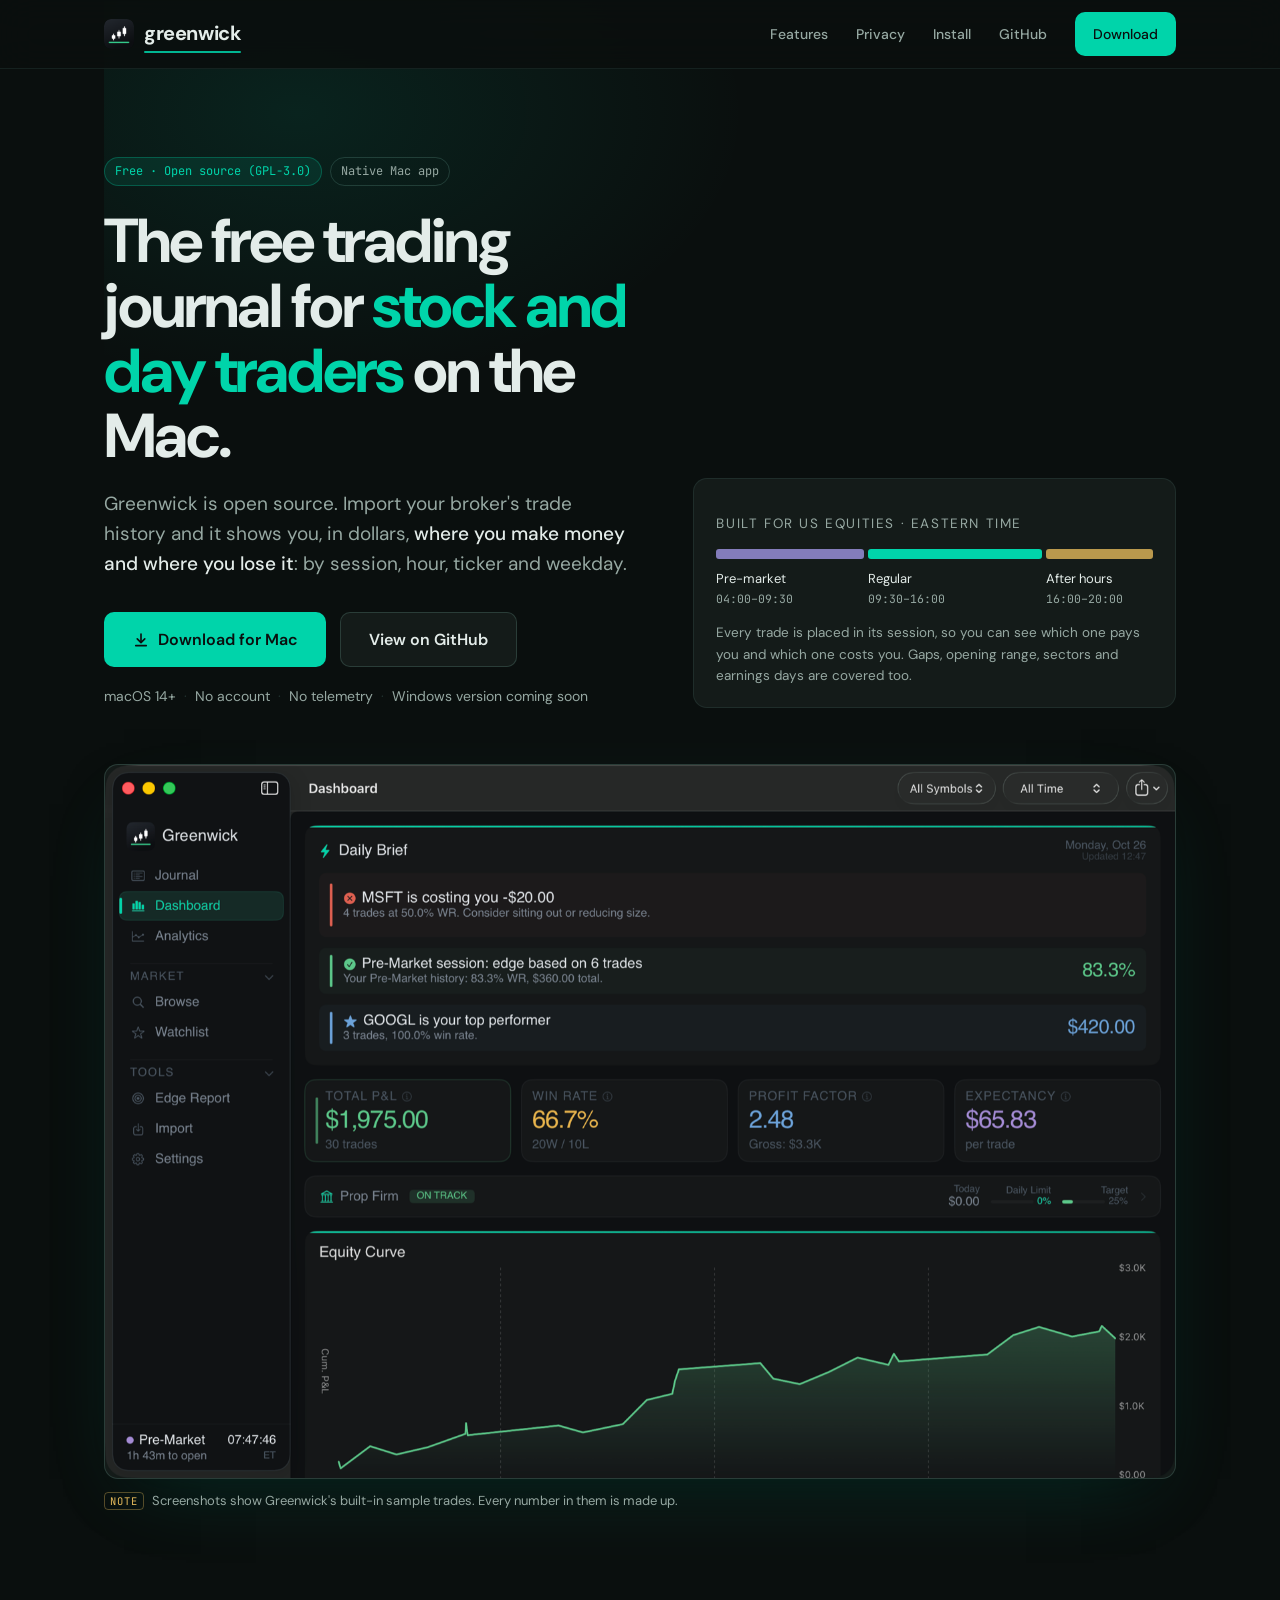
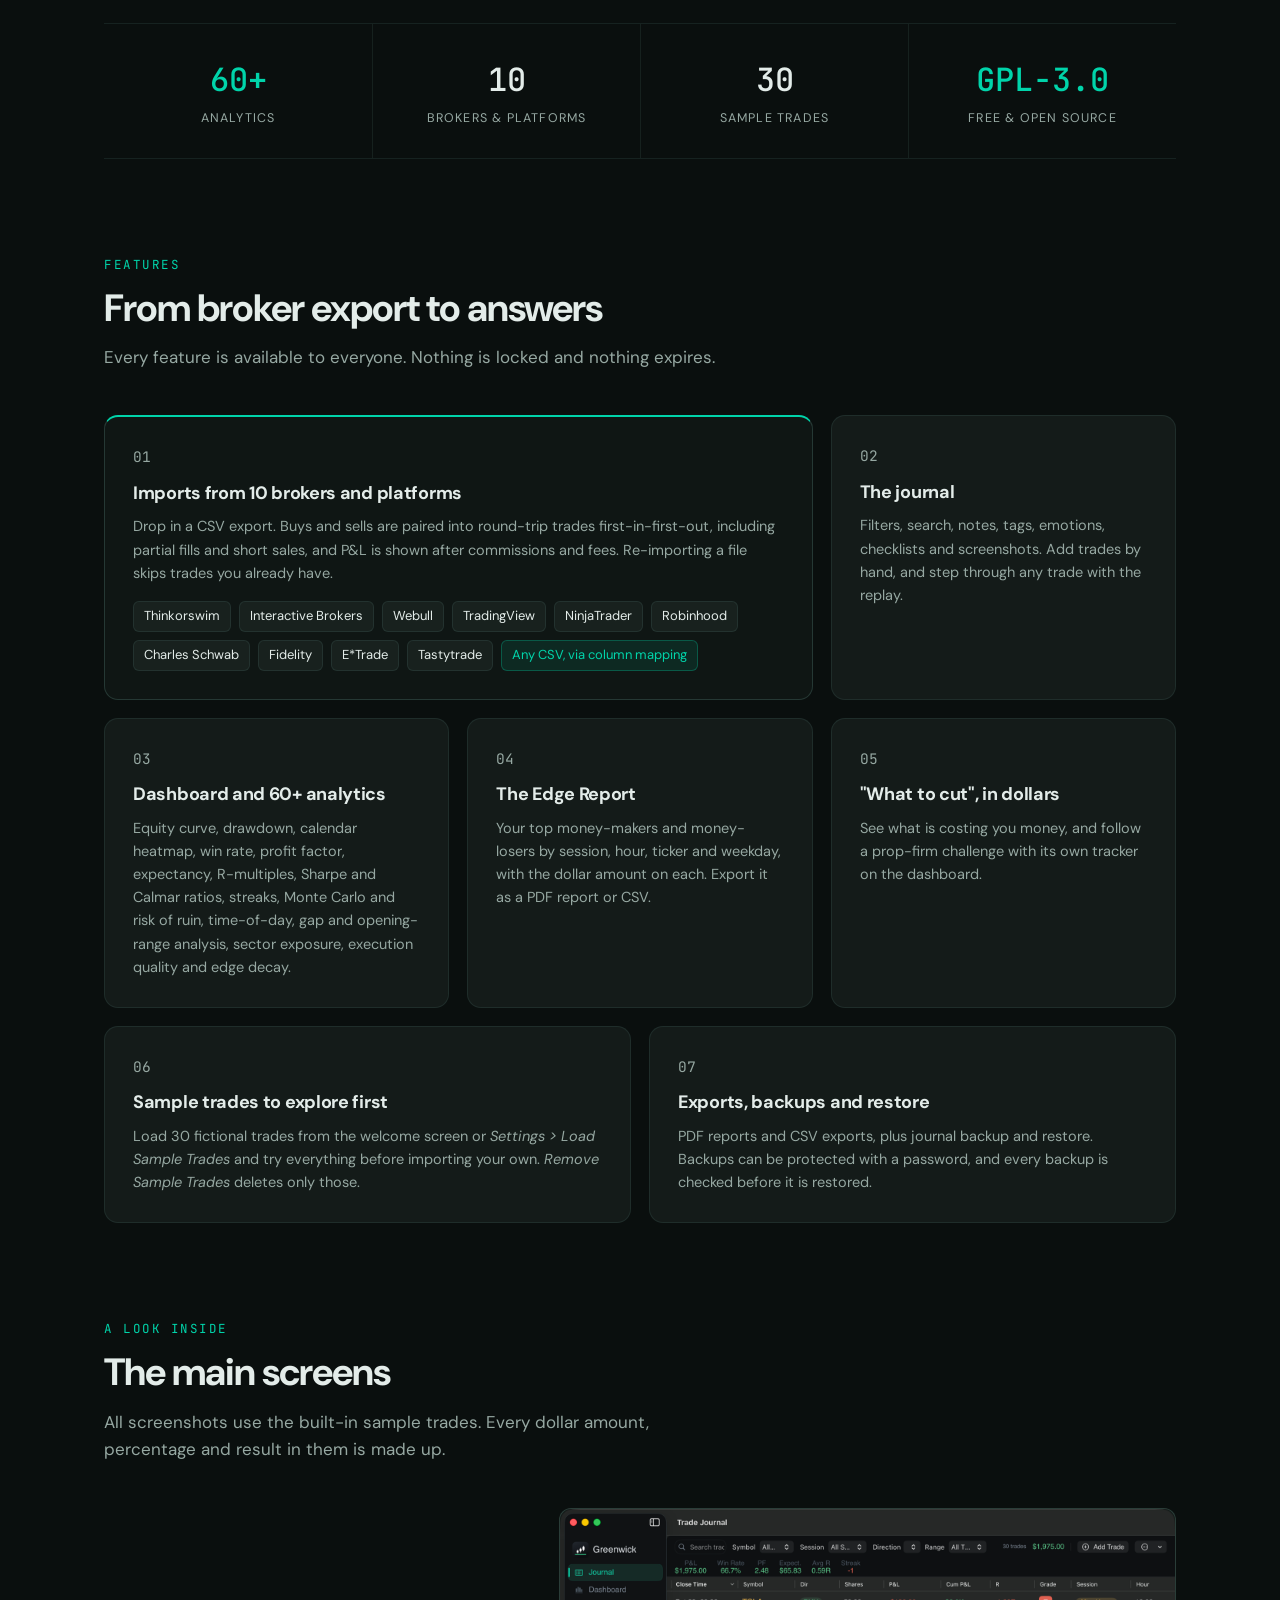
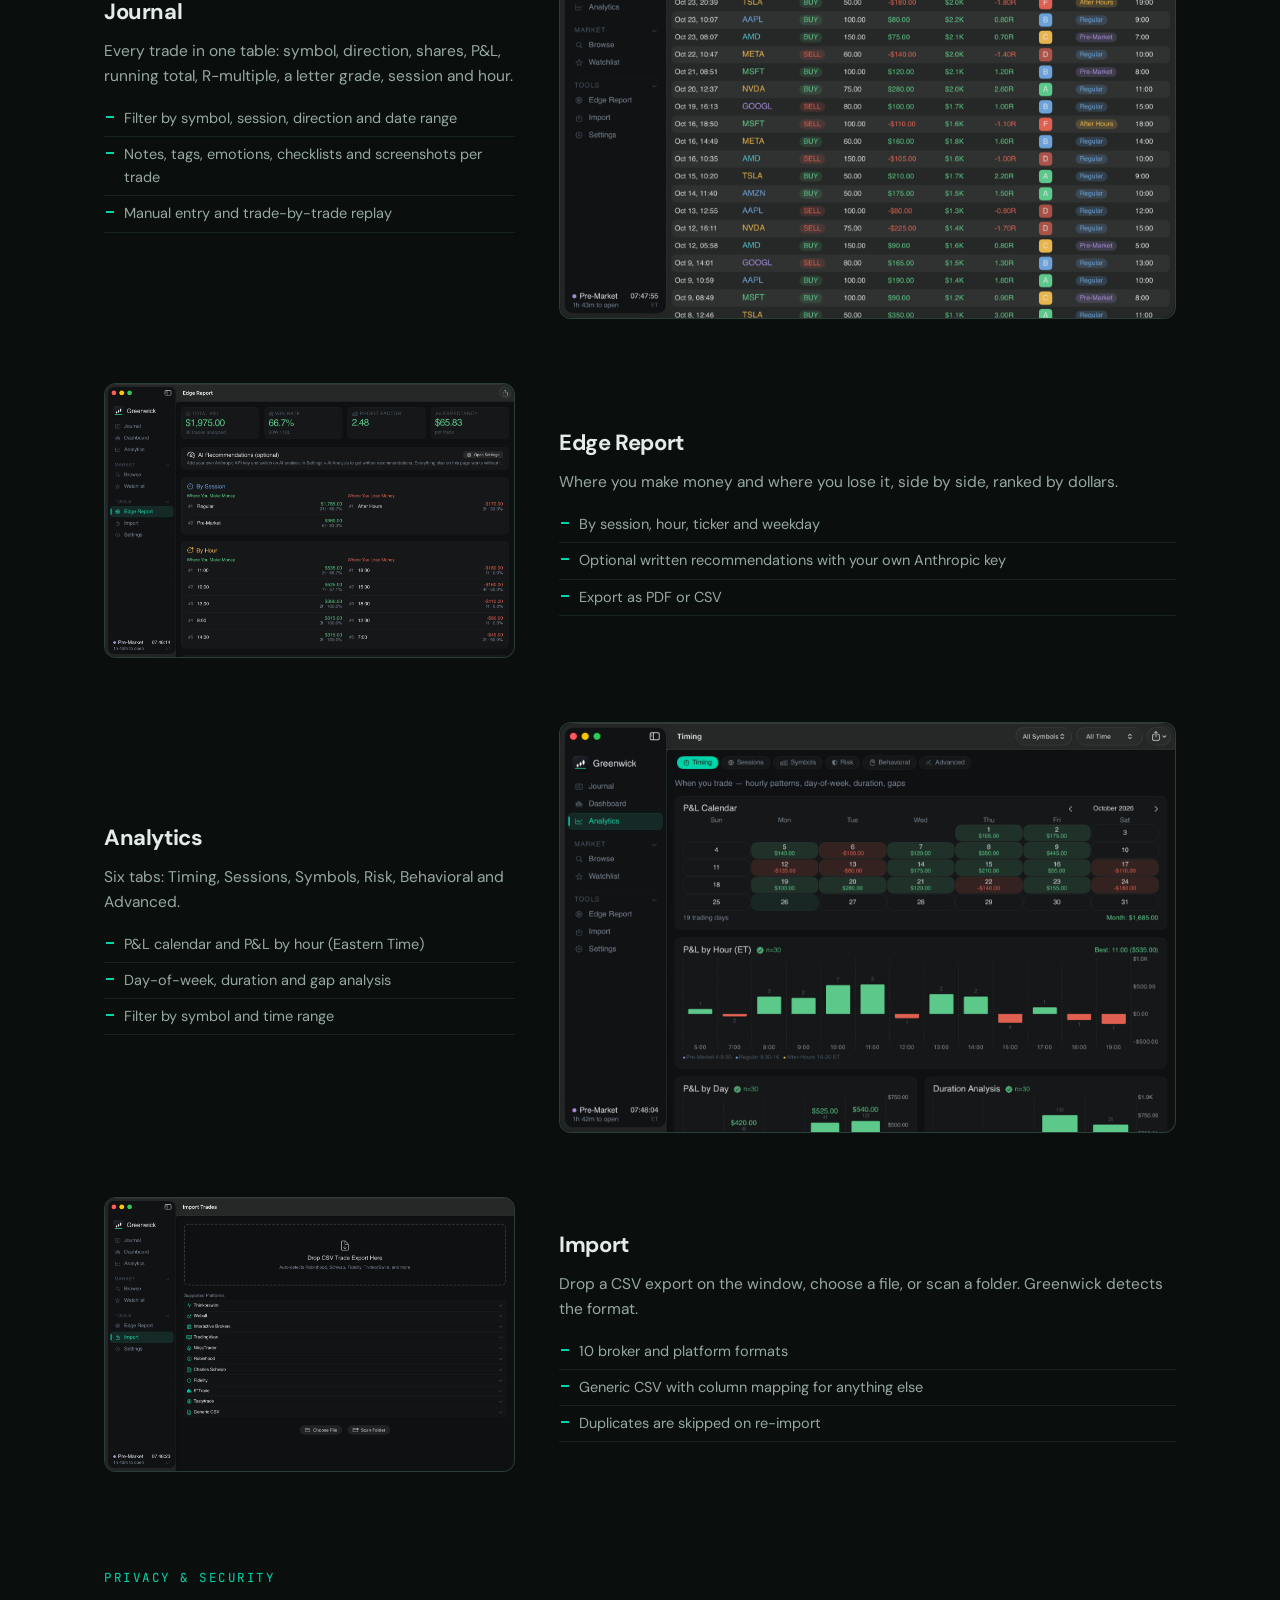
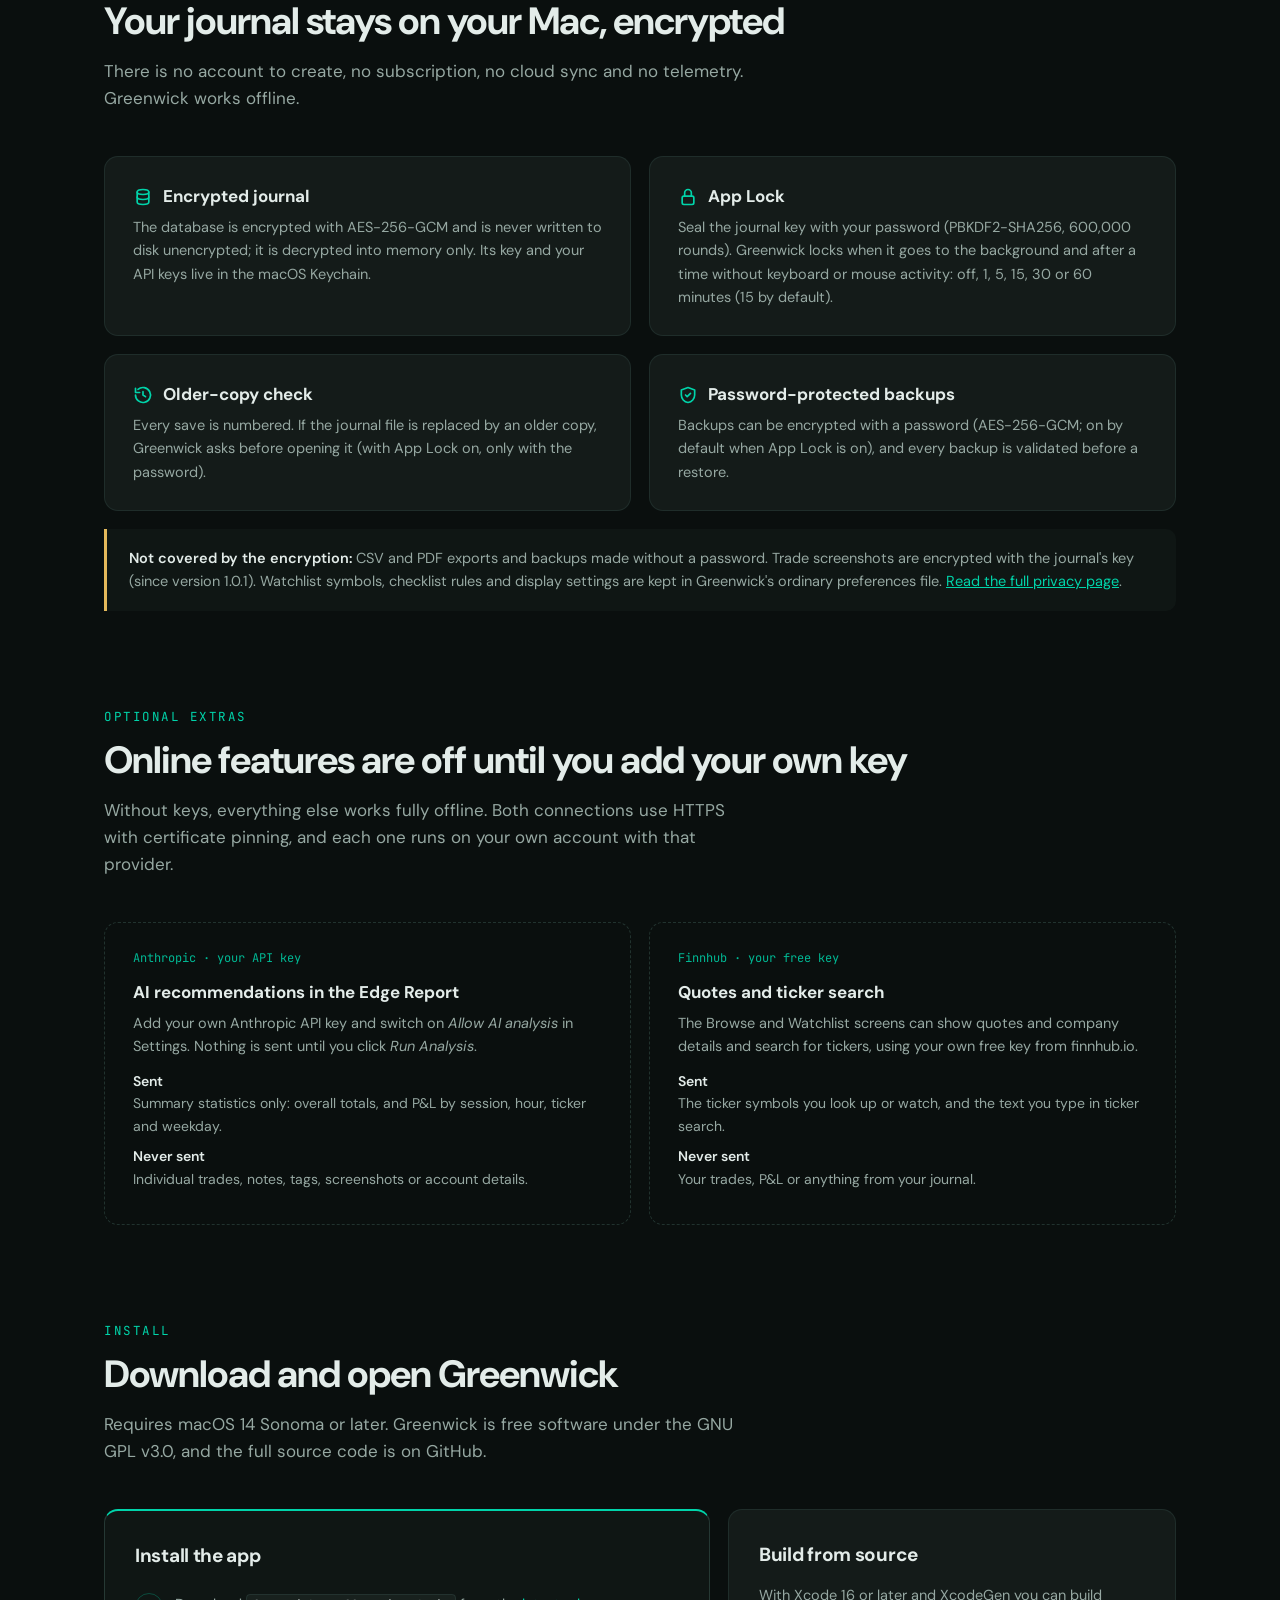
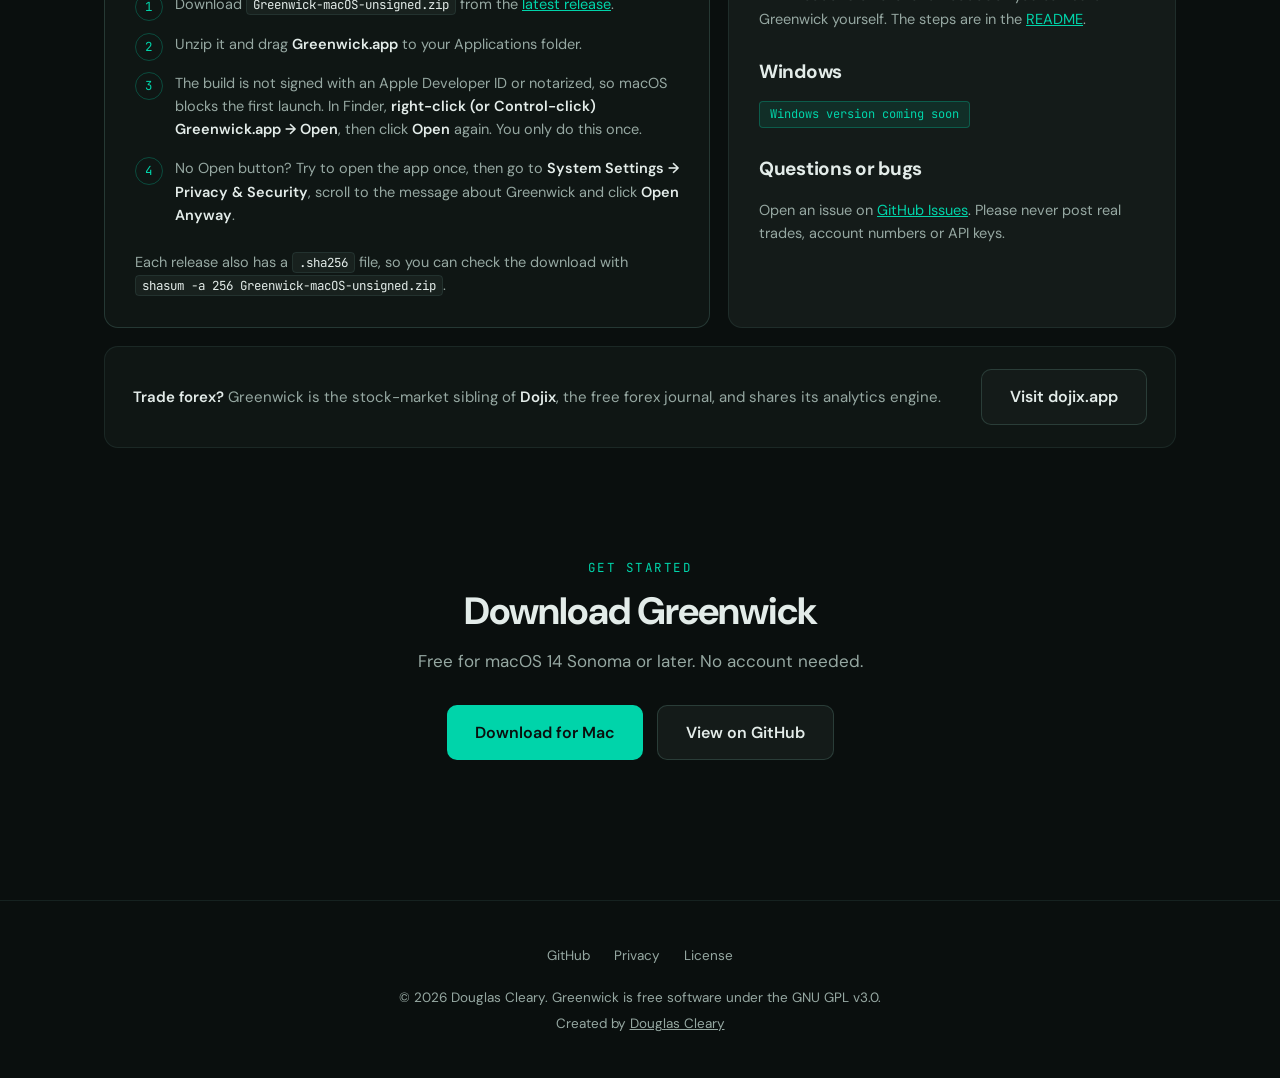
==== commit 7f7f0793: "Screenshots are encrypted since 1.0.1 Co-Authored-By: Claude Opus 5.5 <noreply@anthropic.com>" ====
--- a/index.html
+++ b/index.html
@@ -261,7 +261,7 @@
                         <p>Backups can be encrypted with a password (AES-256-GCM; on by default when App Lock is on), and every backup is validated before a restore.</p>
                     </div>
                 </div>
-                <p class="honest"><strong>Not covered by the encryption:</strong> trade screenshots are stored as plain image files, and CSV and PDF exports and backups made without a password are not encrypted. Watchlist symbols, checklist rules and display settings are kept in Greenwick's ordinary preferences file. <a href="privacy/">Read the full privacy page</a>.</p>
+                <p class="honest"><strong>Not covered by the encryption:</strong> CSV and PDF exports and backups made without a password. Trade screenshots are encrypted with the journal's key (since version 1.0.1). Watchlist symbols, checklist rules and display settings are kept in Greenwick's ordinary preferences file. <a href="privacy/">Read the full privacy page</a>.</p>
             </section>
 
             <section class="section" id="optional" aria-labelledby="optional-title">
